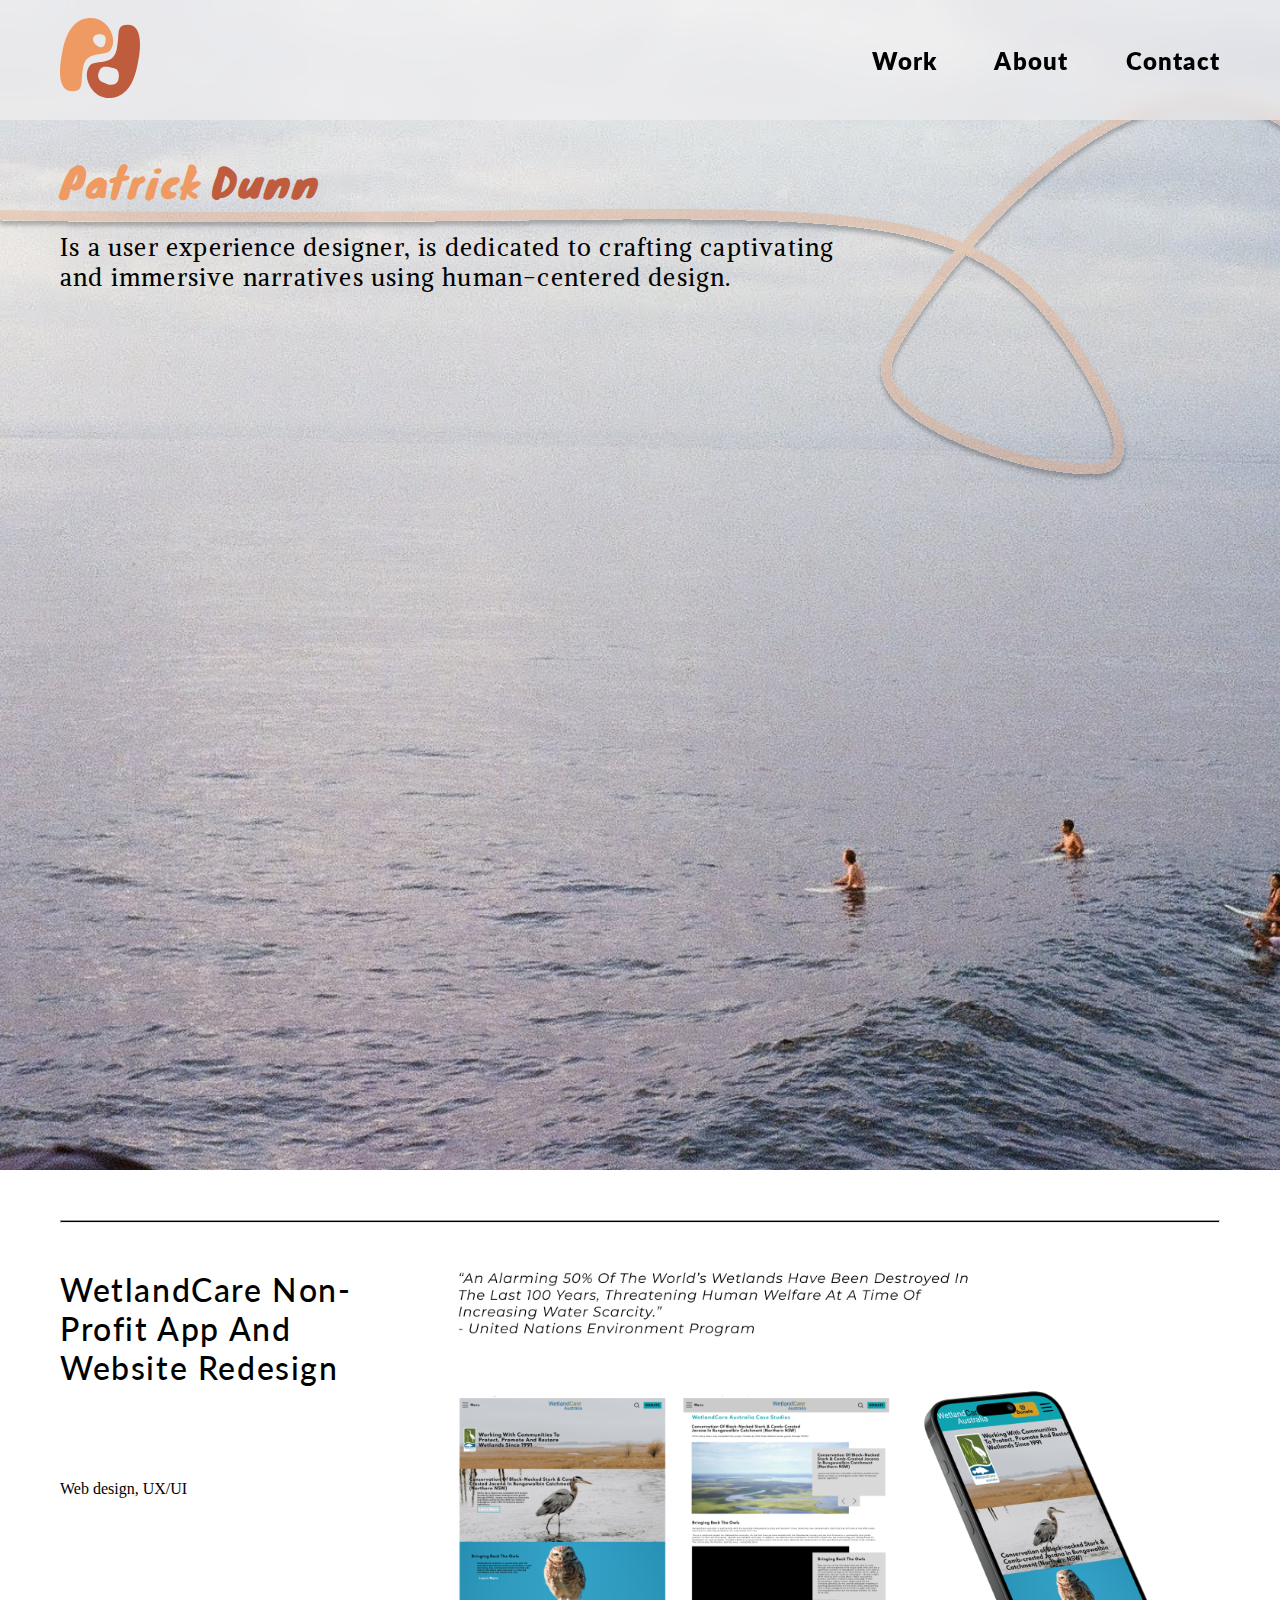
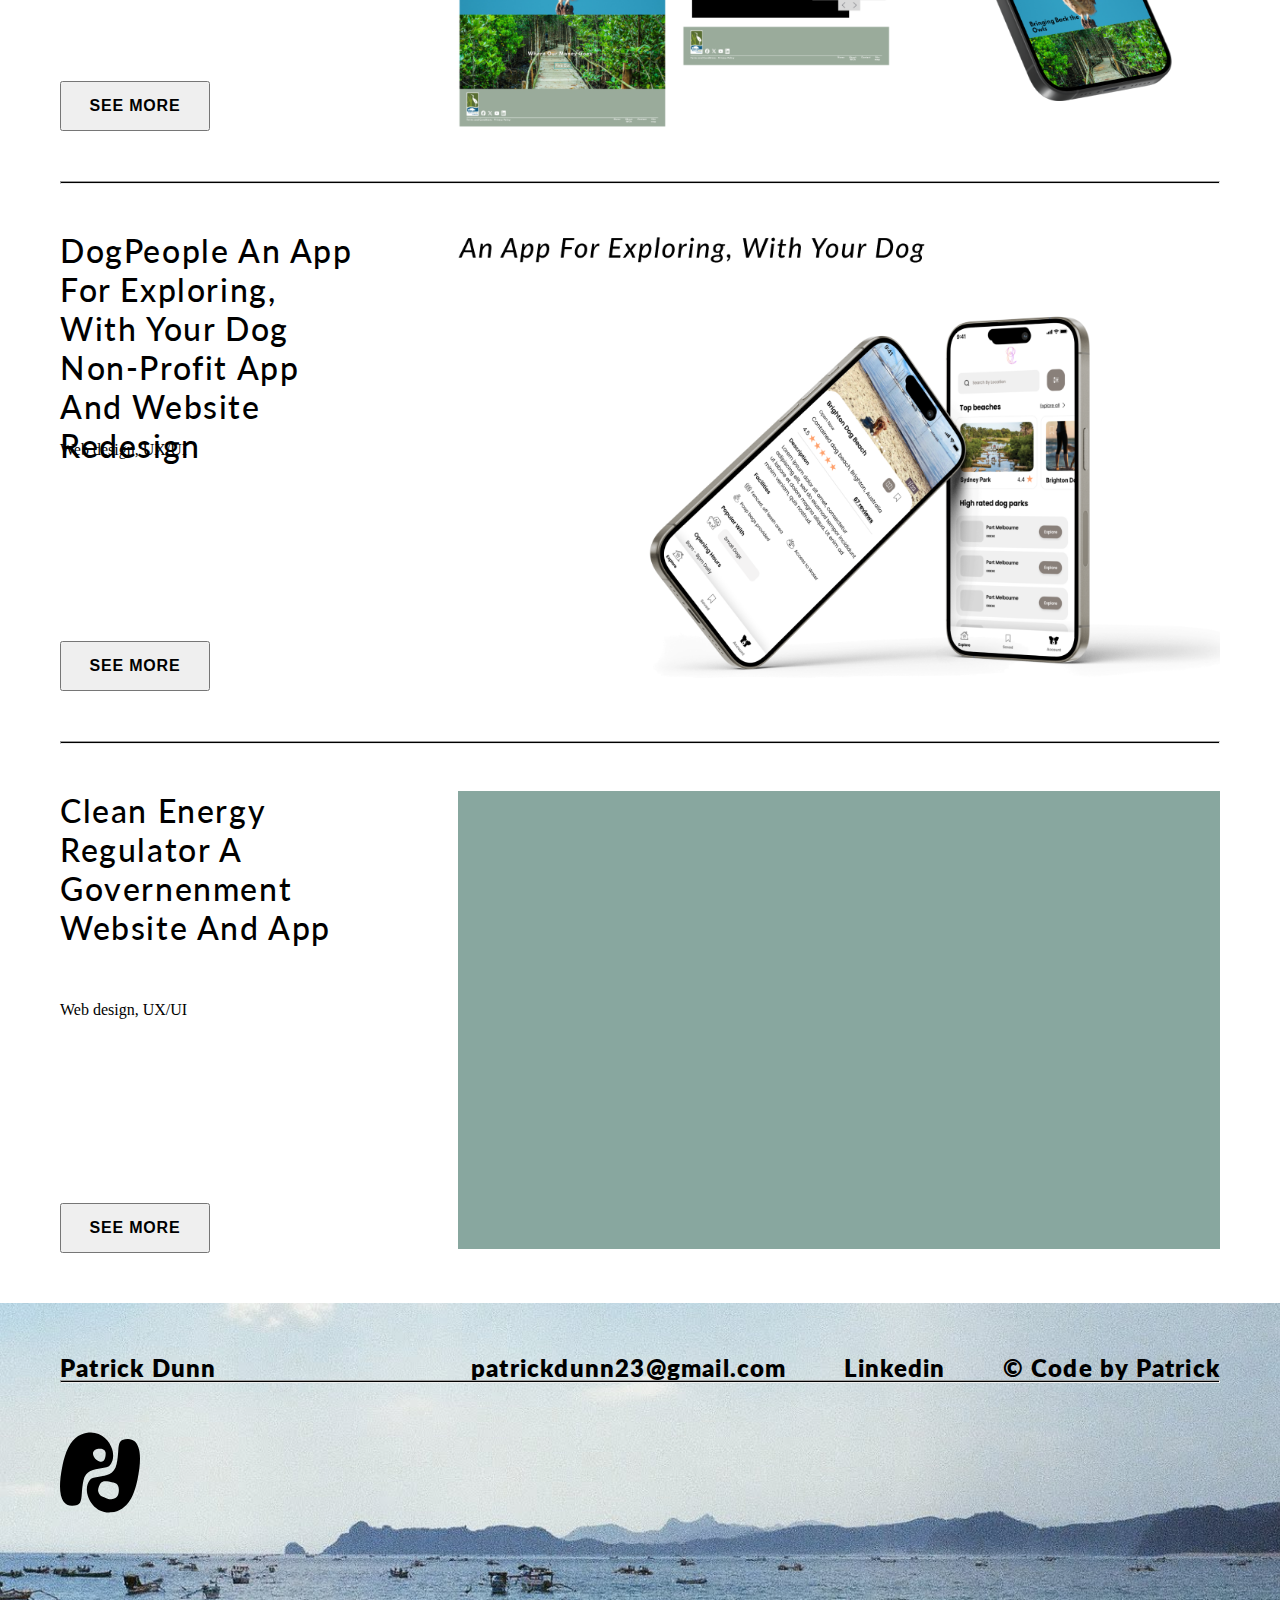
==== index.html @ 96b27e98 "Initial Upload" ====
<!DOCTYPE html>
<html>
    <head>
        <link rel="stylesheet" href="css/style.css">
        <title>
        </title>
        <meta name="viewport" content="width=device-width, initial-scale=1" />
    </head>
    <body>
    <div class="heroimg">
        
    <!--Header and Nav       -->
    <header>
     
        <div class="head">
            <ul class="headerContents">
                    <div class="headerSpacing">
                        <a href="index.html"><img src="images/New Logo.svg" alt=""></a>
                    </div>
                    <div >
                        <li class="navoptions"> <a href="work.html">work</a></li>
                        <li class="navoptions"><a href="about.html">About</a></li>
                        <li class="navoptions"><a href="contact.html">Contact</a></li>
                    </div>
                  
                </ul>            
            </div>
        </header>
        
        <!--Hero Image and words       -->
        <section >
            <div class="heroPadding">
            <h1>Patrick</h1> <h1 class="h1dark">Dunn</h1>
        </div>
        <div class="squiggle">
        <img src="images/Squiggle.svg" alt="">
        </div >
        <div class="hometext">
            <h2 >Is a user experience  designer, 
                is dedicated to crafting  captivating 
                and immersive narratives 
                using human-centered design.
            </h2>
        </div>
        
        </section>
    </div>
<!--WetlandCare section        -->
<hr class="hrcase">
<section class="WorkGrid">
        
        <div class="gridRows">
            <h4 class="caseTitle">WetlandCare
                non-profit app 
                and website 
                redesign
            </h4>

            <p class="skills">Web design, UX/UI</p>
            <div class="caseButton">
            <button class="button">See More</button>
            </div>
        </div>
        <div>
            <img src="images/wetlandhero.png" alt="" class="caseimage">
        </div>
    </section>

<!--Dog People section        -->
<hr class="hrcase">
<section class="WorkGrid ">
        
        <div class="gridRows ">
            <h4 class="caseTitle">DogPeople An App For Exploring, With Your Dog
                non-profit app 
                and website 
                redesign
            </h4>

            <p class="skills">Web design, UX/UI</p>
            <div class="caseButton">
            <button class="button">See More</button>
            </div>
        </div>
        <div>
            <img src="images/dogapphero.png" alt="" class="caseimage">
        </div>
    </section>

    <!--CER section        -->
<hr class="hrcase">
<section class="WorkGrid ">
        
        <div class="gridRows ">
            <h4 class="caseTitle">Clean Energy Regulator a Governenment Website and App
            </h4>

            <p class="skills">Web design, UX/UI</p>
            <div class="caseButton">
            <button class="button">See More</button>
            </div>
        </div>
        <div>
            <img src="images/Rectangle 115.png" alt="" class="caseimage">
        </div>
    </section>

             <!--Footer section        -->  
          <footer>
            <div class="homefooterBackground">
            <ul class="footername">
                    <div class="name">
                        <li>Patrick Dunn</li>
                    </div>
                    <div >
                        <li class="footerContact">patrickdunn23@gmail.com</li>
                        <li class="footerContact">Linkedin</li>
                        <li class="footerContact">© Code by Patrick </li>
                    </div>
                    <hr class="hrfooter">
                </ul>
            <ul > 
            </ul>
            <div class="footerlogo spinmMe ">
                <img class="spinMe" src="images/New Logo-Black.svg" alt="">
            </div>
        </footer>

        
    </body>
    <script src="js/index.js"></script>
</html>
---- css/style.css ----
@import url('https://fonts.googleapis.com/css2?family=Alike&family=Knewave&family=Lato:ital,wght@0,700;1,400&family=Lekton&display=swap');

* {
    margin: 0;
    padding: 0;
    box-sizing: border-box;
}
  /* Header Section................. */

  header{
    display: flex;
    top: 0;
    height: 120px !important;
    width: 100%;
    z-index: 1000;
    background: rgba(241, 240, 242, 0.60);
    backdrop-filter: blur(10px);
    position: fixed;
    }

  .headerContents{
    display: flex;
    vertical-align: top;  
    justify-content: space-between; 
    color: #000;
    font-family: 'Lato', sans-serif;
    font-size: 24px;
    font-style: normal;
    font-weight: 800;
    line-height: normal;
    letter-spacing: 1.2px;
    text-transform: capitalize;
    margin-left: 60px;
    margin-right: 60px;
    height:120px;
    align-items: center;
}
a{
       text-decoration: none;
       color: black;
        
}

.headerSpacing{
    align-items: center;
}
.headerSpacing :hover{
    animation: spin 0.5s infinite;
    animation-timing-function: linear;
}

.head{
    width: 100%;
}

.navoptions{
    padding-left: 50px;
  
}

.navoptions:hover{
    text-shadow:  0px 0px 7px #EF9A63; 
}

  /* Body Section................. */

body{
    margin: 0;
    padding: 0;
}

.button{
    color: black;
    font-size: 16px;
    font-family:Arial, Helvetica, sans-serif;
    font-weight: 800;
    text-transform: uppercase;
    letter-spacing: 0.8px;
    word-wrap: break-word;
    width: 150px;
    height: 50px;
    flex-shrink: 0;
}
/* Homepage ................. */
.heroimg{
    background-image: url(../images/homepagehero.jpg);
    background-size: cover;
    background-repeat: no-repeat;
    height: 130vh;
    margin-bottom: 50px;
   
}

.heroPadding{
    padding-top:  150px;
    margin-left: 60px;
    margin-right: 60px;
    display: flex;
}

h1{
    align-items: center;
    flex-shrink: 0;
    color: #EF9A63;
    font-family: 'Knewave', system-ui;
    font-size: 40px;
    font-style: normal;
    font-weight: 400;
    line-height: normal;
    letter-spacing: 2px;
    text-transform: capitalize;

}

.h1dark{
    color: #BF5C3D;
    padding-left: 10px;
}

h2{
    color: #000;
    font-family: 'Alike', serif;
    font-size: 24px;
    font-style: normal;
    font-weight: 400;
    line-height: normal;
    letter-spacing: 1.2px;
 
}
.hometext{
    max-width: 800px;
    margin-left: 60px;
    transform: translateY(-370px);
    align-items: center;
    flex-shrink: 0;
    margin-right: 60px;
}

.headerPadding{
    margin-top: 150px;
    margin-left: 60px;
    margin-right: 60px;
    margin-bottom: 100px;
}

.backgroundPadding{
    margin-left: 60px;
    margin-right: 60px;
    margin-bottom: 100px;
}
.squiggle{
    display: flex;
    width: 100%;
    transform: translateY(-120px);
}
/* About Page................. */
.hrabout{
    background-color: black;
    height: 3px;
    width: 100%; 
}

.flexContainer{
    display: flex; 
    justify-content: space-between;
}

.metext{
    color: black;
    font-family: 'Lato', sans-serif;
    font-size: 24px;
    font-style: normal;
    font-weight: 500;
    line-height: normal;
    letter-spacing: 1.6px;
    width: 30%;
}

  .flex_item {
    margin-top: 30px;
  }
  .profilePic{
    margin-left: 30px; 
    width: 70%;
    background-image: url(../images/A000453-R1-02-1A.jpg);
    background-position: center;
    background-size: cover;
    background-repeat: no-repeat;
    height: 70vh;
}

  .container{
    position: relative;
  }

  .backgroundText{
    color: #000;
    font-family: 'Lato', sans-serif;
    font-size: 18px;
    font-style: normal;
    font-weight: 400;
    line-height: normal;
    letter-spacing: 0.9px;
    margin-top: 30px;
   
  }

  .resumeSpacing{
    margin-left: 60px;
    margin-right: 60px;
    width: calc(100% - 120px);
    height: 200px;
}

/* Work Page................. */
.casestudy{
    width: cover;
    display: grid;
    grid-template-columns: 30% 70% ;
    padding: 2%;
}
.caseIntro{
    display: flex; 
    justify-content: space-between;
    margin-top: 150px;
    min-height: 65vh;
}

.hrcase{
    background-color: black;
    height: 3px;
    width: calc(100% - 120px);
    position: absolute;
    margin-left: 60px;
}

.WorkGrid{
    width: cover;
    display: grid;
    grid-template-columns: 30% 70% ;
    margin-left: 60px;
    margin-right: 60px;
    padding-top: 50px;
    margin-bottom: 50px;  
}

.gridRows{
    display: grid;
    grid-template-rows:  minmax(auto, 200px) auto 80px;
}

.caseimage{
   width: 100%;
   padding-left: 50px;
}

.skills{
  padding-top: 10px;

}

h4{
    color: #000;
    font-family: 'Lato', sans-serif;
    font-size: 32px;
    font-style: normal;
    font-weight: 500;
    line-height: normal;
    letter-spacing: 1.6px;
    text-transform: capitalize;
    padding-right: 50px;
}

.caseButton{
    display: flex;
    justify-content: flex-start;
    align-items: end;
}

  /* Footer Section................. */
 .name{
    margin-top: 50px;
    
 }
 .footerContact{
    margin-top: 50px;
    padding-left: 50px;
 }

 .hrfooter{
    background-color: black;
    height: 3px;
    width: calc(100% - 120px);
    position: absolute;
    bottom: 0;
   transform: translateY(-220px);
}

.footer {
    position: relative;
    min-height: 300px;
    z-index: 1;
    
}
footer {
    min-height: 300px; 
    
}
.footerBackground {

    background-image: url(../images/Mask\ group.png);
    background-repeat: no-repeat;
    background-size: cover;
    height: 300px; 

    position: relative;
    z-index: 1;

}

.homefooterBackground {

    background-image: url(../images/homepagerfooterimage.png);
    background-repeat: no-repeat;
    background-size: cover;
    height: 300px; 
    position: relative;
    z-index: 1;

}
.footerlogo{
    display: flex;
    justify-content: flex-start;
    margin-left: 60px;
    margin-top: 50px;
    width: 80px;
    position: absolute;
}

.footername{
    display: flex;
    vertical-align: top;  
    justify-content: space-between; 
    color: #000;
    font-family: 'Lato', sans-serif;
    font-size: 24px;
    font-style: normal;
    font-weight: 800;
    line-height: normal;
    letter-spacing: 1.2px;
    margin-left: 60px;
    margin-right: 60px;
}

ul li {
    display: inline-block;
    vertical-align: top;
}

.spinMe {
    animation: spin 2s infinite;
    animation-timing-function: linear;

  }
/* Contact Section................. */

.contactItems{
    display: flex;
    color: #000;
    font-family: 'Lato', sans-serif;
    font-size: 18px;
    font-style: normal;
    font-weight: 400;
    line-height: normal;
    letter-spacing: 0.9px;
    margin-top: 30px;
    padding-bottom: 3px;
}

.contactText{
    padding-left: 30px;
}




  /* Animations and media................. */
@keyframes spin {
    from {transform: rotate(180deg);
  
    }
    to {transform: rotate(-180deg);
  
    }}

 @media screen and (max-width:600px) {
    /* Flex changes................. */   
    .flexContainer{
            display: flex;
            flex-direction: column;
        }
        .metext{
            color: black;
            font-family: 'Lato', sans-serif;
            font-size: 24px;
            font-style: normal;
            font-weight: 500;
            line-height: normal;
            letter-spacing: 1.6px;
            width: 100%;
        }
        
        .profilePic{
            width: 100%;
            background-image: url(/images/A000453-R1-02-1A.jpg);
            background-position: center;
            background-size: cover;
            background-repeat: no-repeat;
            height: 40vh;
            margin-left: 0px;
        }
   
    /* Grid changes................. */
    .WorkGrid{
        width: cover;
        display: grid;
        grid-template-rows: 100% 100% 100% cover ;
        grid-template-columns: 1fr;
        margin-left: 60px;
        margin-right: 60px;
        padding-top: 50px;
        margin-bottom: 50px;  
    }
    .caseimage{
        width: 100%;
        padding-top: 30px;
        padding-left: 0px;
     }
}

.active{
    color: #EF9A63;
}
/* Resume overlay changes................. */

      *, *::after, *::before {
        box-sizing: border-box;
      }
      
      .modal {
        position: fixed;
        top: 30%;
        left: 50%;
        margin-top: 180px;
        height: 70%;
        transform: translate(-50%, -50%) scale(0);
        transition: 200ms ease-in-out;
        z-index: 10;
        width: 500px;
        max-width: 80%;
        display: flex;
        justify-content: space-between;
    
      }

       .resumeDownload{
        padding-left: 20px;
       }
      


      .modal.active {
        transform: translate(-50%, -50%) scale(1);
      }
      
      .modal-header {
        padding: 10px 15px;
        display: flex;
        justify-content: space-between;
        align-items: flex-start;
        align-items: center;
        border-bottom: 1px solid black;
      }
      
      .modal-header .title {
        font-size: 1.25rem;
        font-weight: bold;
      }
      
      .close-button {
        cursor: pointer;
        border: none;
        outline: none;
        background: none;
        font-size: 3.25rem;
        font-weight: bold;
        padding-left: 30px;
        align-items: baseline;
        align-self: flex-start;
    
      }
      
      .modal-body {
        padding: 10px 15px;
      }
      
      #overlay {
        position: fixed;
        opacity: 0;
        transition: 200ms ease-in-out;
        top: 0;
        left: 0;
        right: 0;
        bottom: 0;
        background-color: rgba(0, 0, 0, .5);
        backdrop-filter: blur(10px);
        pointer-events: none;
      }
      
      #overlay.active {
        opacity: 1;
        pointer-events: all;
      }
     
      .resume{
        width: 550px;
        height: auto;
      }
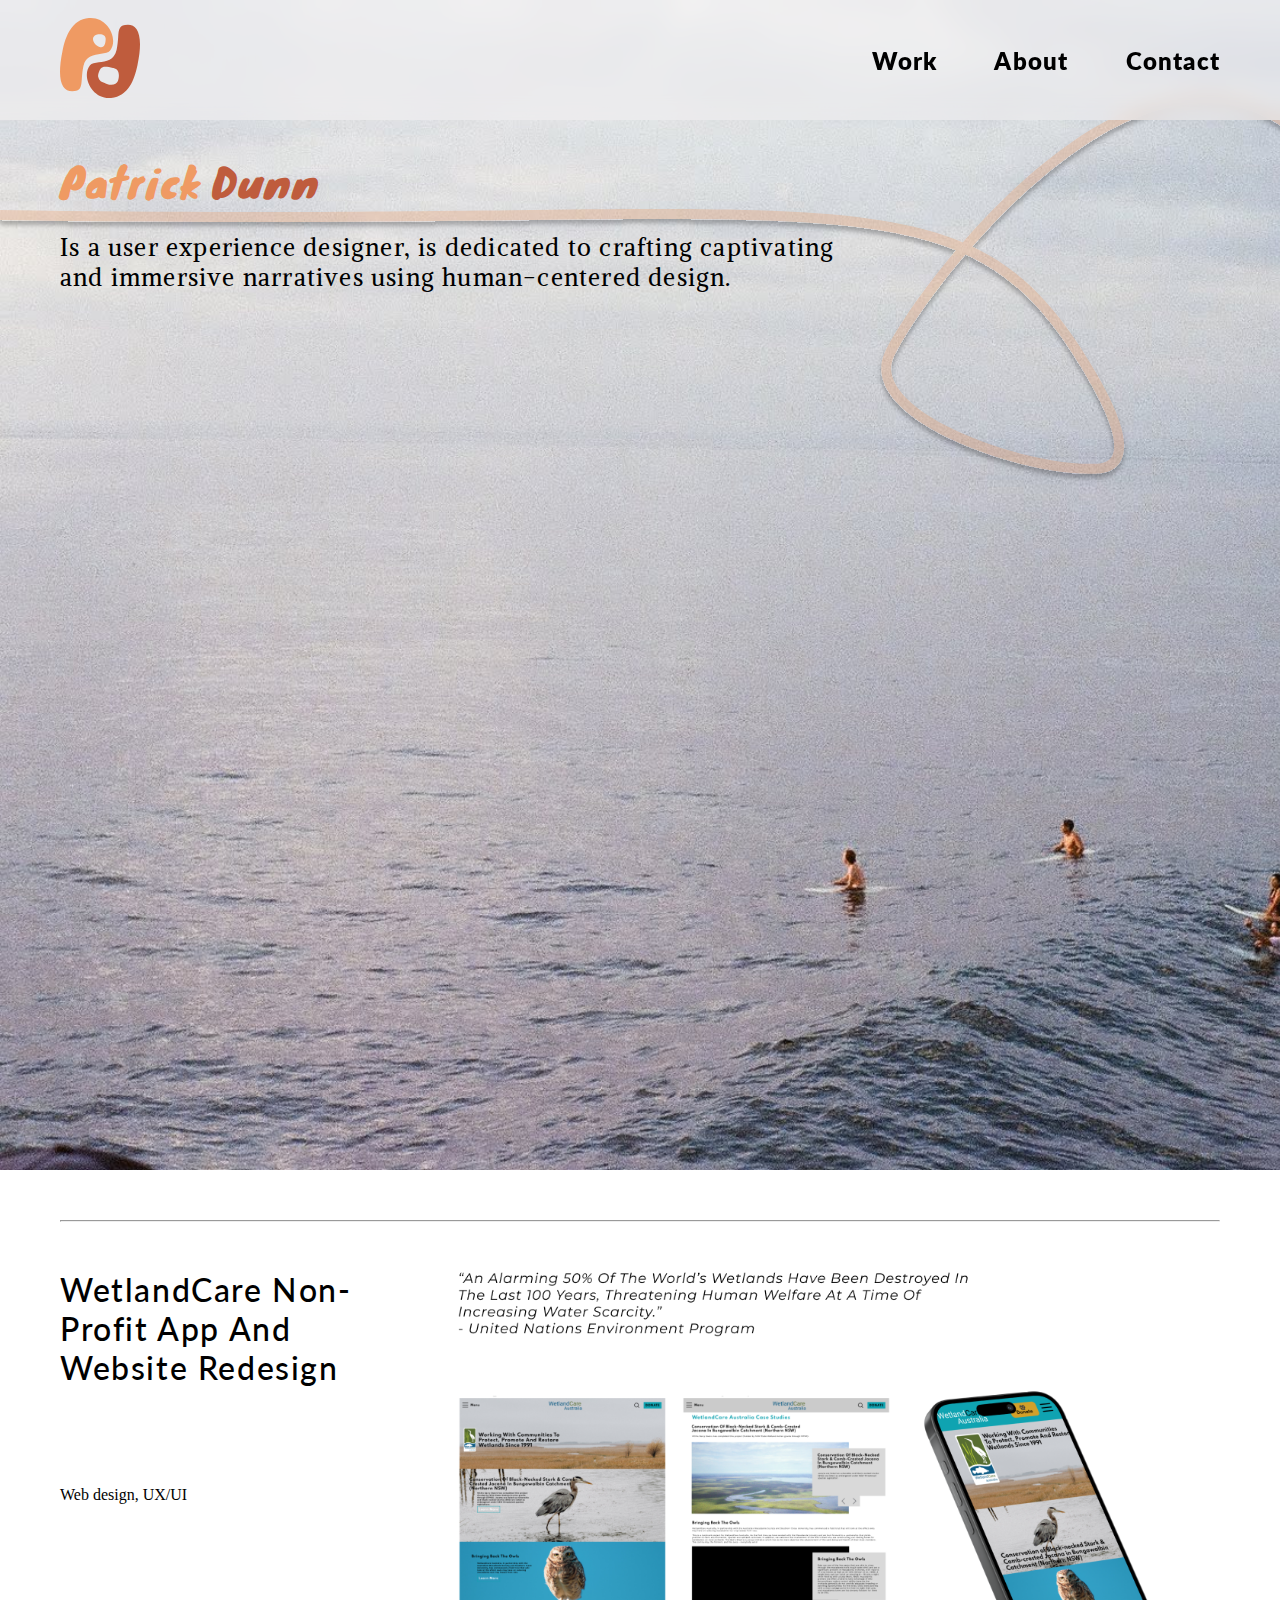
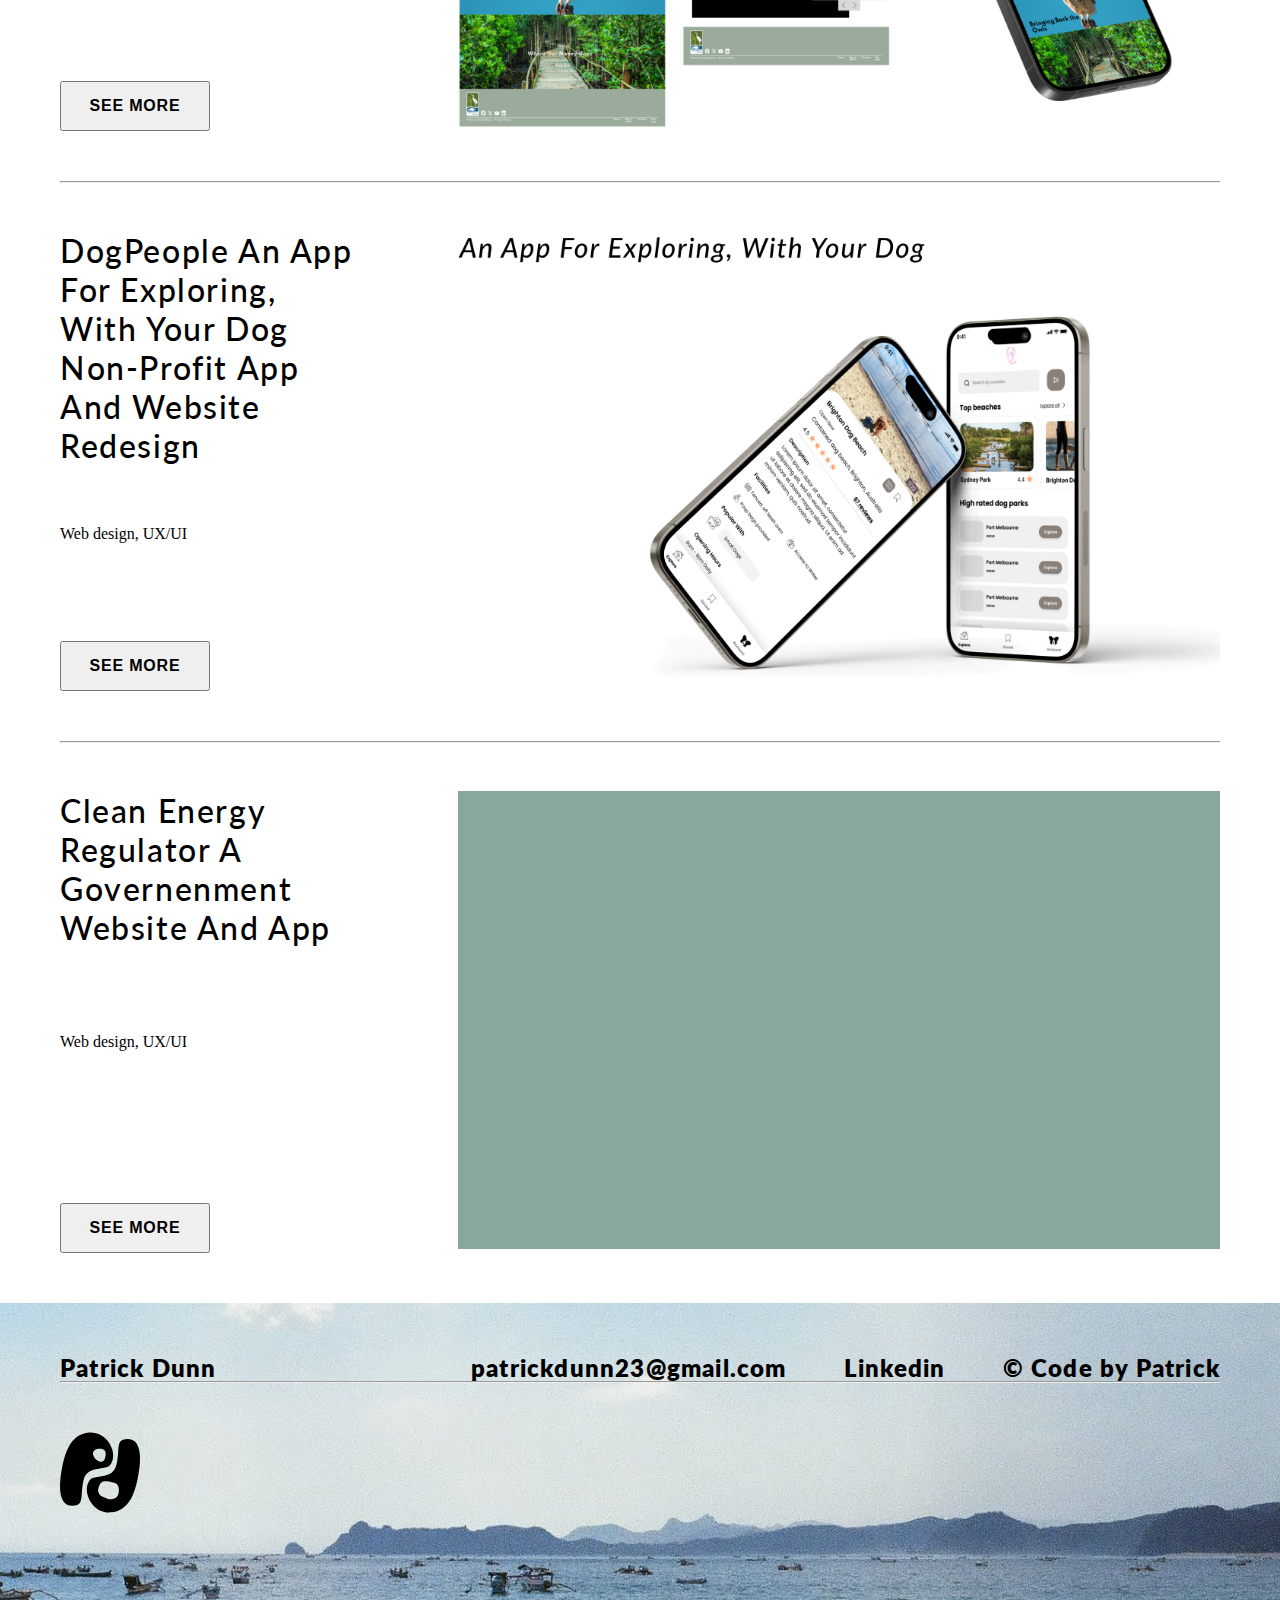
==== commit ae17cf9c: "second upload" ====
--- a/index.html
+++ b/index.html
@@ -61,9 +61,11 @@
             <button class="button">See More</button>
             </div>
         </div>
+
         <div>
             <img src="images/wetlandhero.png" alt="" class="caseimage">
         </div>
+        
     </section>
 
 <!--Dog People section        -->
--- a/css/style.css
+++ b/css/style.css
@@ -23,7 +23,7 @@
     display: flex;
     vertical-align: top;  
     justify-content: space-between; 
-    color: #000;
+    color: #000 !important;
     font-family: 'Lato', sans-serif;
     font-size: 24px;
     font-style: normal;
@@ -157,7 +157,7 @@
 /* About Page................. */
 .hrabout{
     background-color: black;
-    height: 3px;
+    height: 2px;
     width: 100%; 
 }
 
@@ -229,7 +229,7 @@
 
 .hrcase{
     background-color: black;
-    height: 3px;
+    height: 2px;
     width: calc(100% - 120px);
     position: absolute;
     margin-left: 60px;
@@ -247,7 +247,7 @@
 
 .gridRows{
     display: grid;
-    grid-template-rows:  minmax(auto, 200px) auto 80px;
+    grid-template-rows:  auto auto auto;
 }
 
 .caseimage{
@@ -290,7 +290,7 @@
 
  .hrfooter{
     background-color: black;
-    height: 3px;
+    height: 2px;
     width: calc(100% - 120px);
     position: absolute;
     bottom: 0;
@@ -442,6 +442,25 @@
 .active{
     color: #EF9A63;
 }
+
+
+@media screen and (max-width:1000px) {
+  /* Flex changes................. */   
+  h4{
+    color: #000;
+    font-family: 'Lato', sans-serif;
+    font-size: 26px;
+    font-style: normal;
+    font-weight: 500;
+    line-height: normal;
+    letter-spacing: 1.6px;
+    text-transform: capitalize;
+    padding-right: 50px;
+}
+      }
+
+
+
 /* Resume overlay changes................. */
 
       *, *::after, *::before {
@@ -526,4 +545,30 @@
       .resume{
         width: 550px;
         height: auto;
-      }+      }
+
+      /* Unit 20 Bootstrap................. */
+      .jumbotronMod{
+        margin-top: 150px;
+        margin-left: 60px;
+        margin-right: 60px;
+      }
+      .marginc{
+margin-left: 60px;
+margin-right: 60px;      }
+
+.caseAbout{
+  display: flex;
+  flex-direction: row;
+  justify-content: space-between;
+}
+
+.caseh{
+  width: 70%;
+  height: auto;
+}
+
+.cardBg{
+background-color:  #88A79F  !important;
+border: none !important;
+}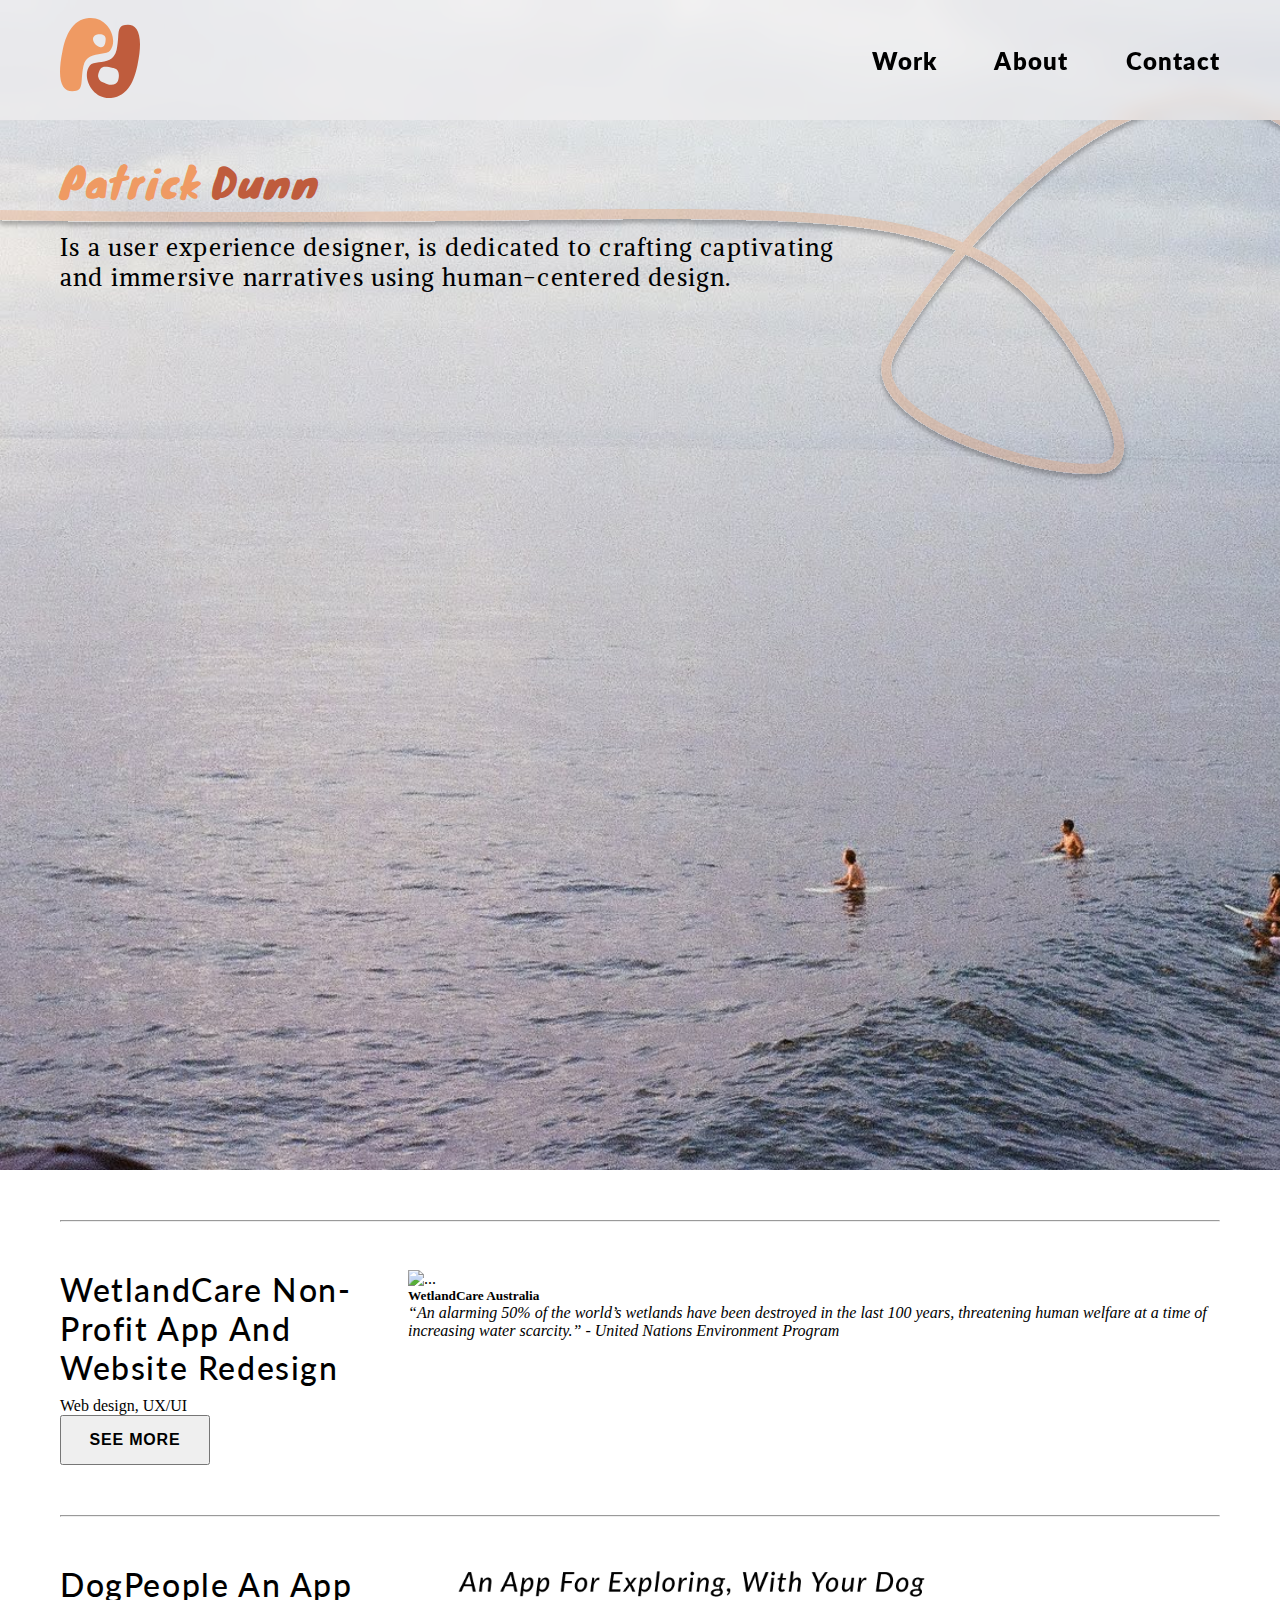
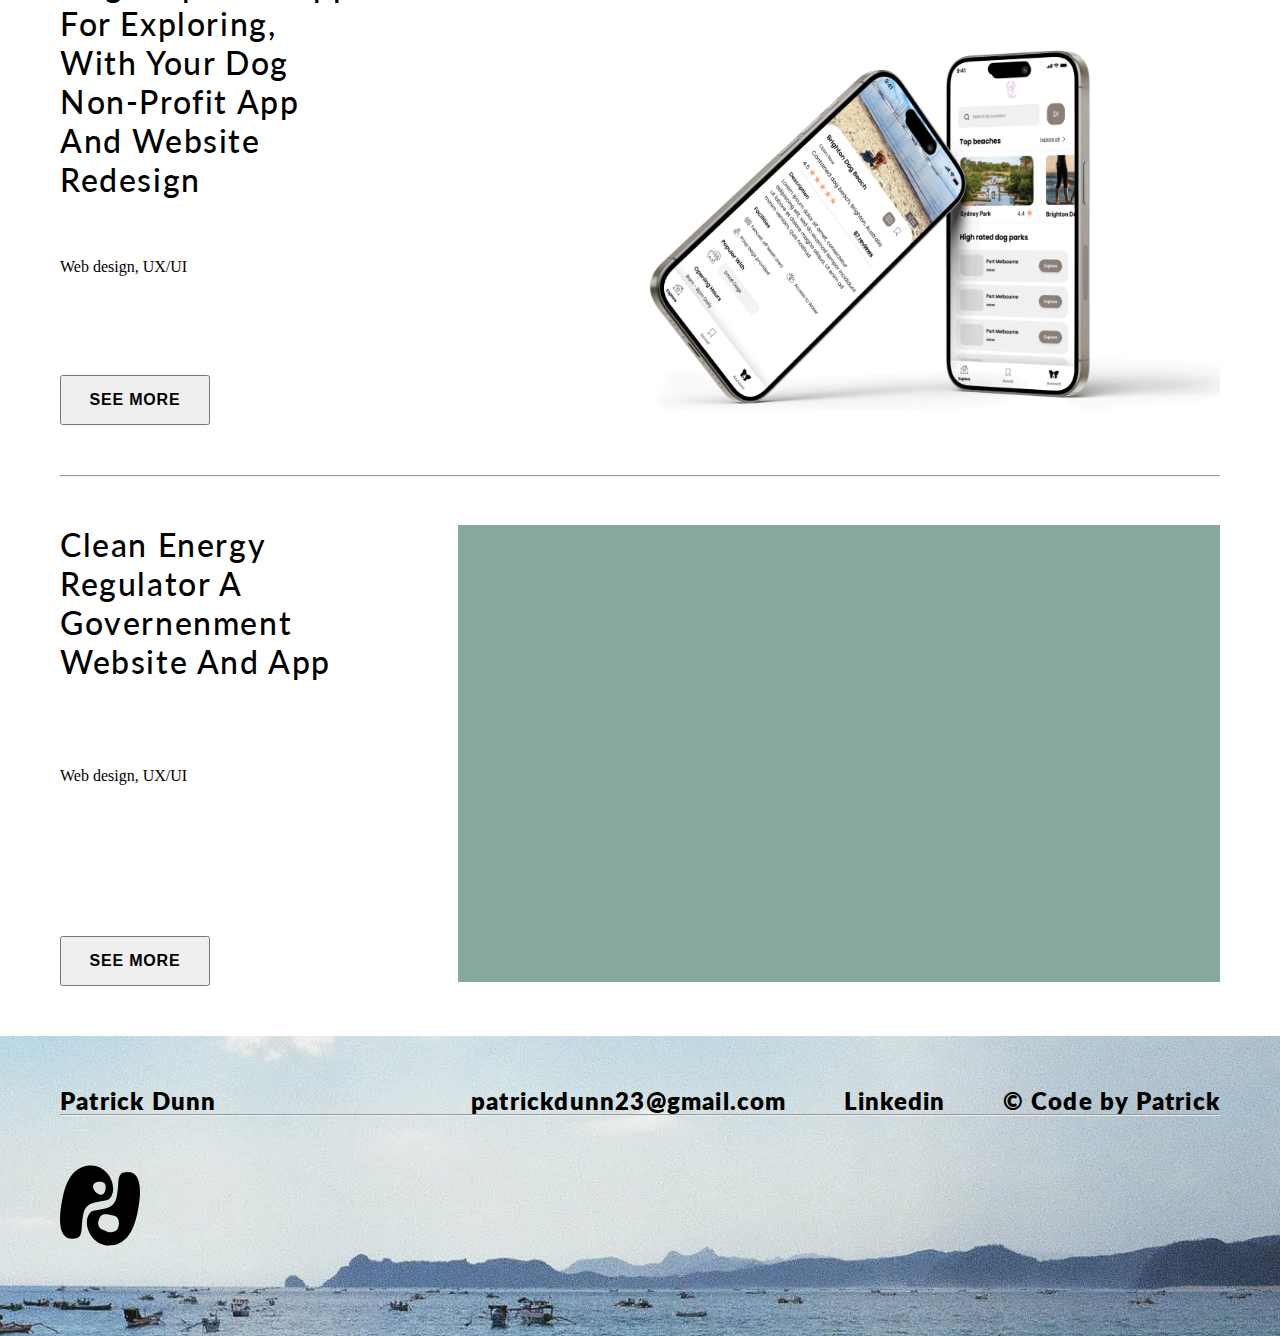
==== commit 8f1a6e89: "good" ====
--- a/index.html
+++ b/index.html
@@ -5,6 +5,14 @@
         <title>
         </title>
         <meta name="viewport" content="width=device-width, initial-scale=1" />
+    
+      <!-- Bootstrap CSS -->
+      <meta charset="utf-8">
+      <meta name="viewport" content="width=device-width, initial-scale=1">
+      <title>Bootstrap demo</title>
+      <link href="https://cdn.jsdelivr.net/npm/bootstrap@5.3.2/dist/css/bootstrap.min.css" rel="stylesheet" integrity="sha384-T3c6CoIi6uLrA9TneNEoa7RxnatzjcDSCmG1MXxSR1GAsXEV/Dwwykc2MPK8M2HN" crossorigin="anonymous">
+    
+    
     </head>
     <body>
     <div class="heroimg">
@@ -63,7 +71,16 @@
         </div>
 
         <div>
-            <img src="images/wetlandhero.png" alt="" class="caseimage">
+            <div class="card  text-black">
+                <img src="images/Wetland Hero Image.png" class="card-img" alt="...">
+                <div class="card-img-overlay">
+                  <h5 class="card-title">WetlandCare Australia</h5>
+                  <p class="card-text"> <span class="italic"> “An alarming 50% of the world’s wetlands have been destroyed in the last 100 years, threatening human welfare at a time of increasing water scarcity.”
+                    - United Nations Environment Program </span>
+                    </p>
+                 
+                </div>
+              </div>
         </div>
         
     </section>
--- a/css/style.css
+++ b/css/style.css
@@ -35,10 +35,10 @@
     margin-right: 60px;
     height:120px;
     align-items: center;
-}
+   }
 a{
-       text-decoration: none;
-       color: black;
+       text-decoration: none !important;
+       color: black !important;
         
 }
 
@@ -56,6 +56,7 @@
 
 .navoptions{
     padding-left: 50px;
+   
   
 }
 
@@ -164,6 +165,8 @@
 .flexContainer{
     display: flex; 
     justify-content: space-between;
+    
+    
 }
 
 .metext{
@@ -247,7 +250,7 @@
 
 .gridRows{
     display: grid;
-    grid-template-rows:  auto auto auto;
+    grid-template-rows: auto auto auto  ;
 }
 
 .caseimage{
@@ -382,11 +385,165 @@
     padding-left: 30px;
 }
 
+.whaleImage{
+max-width: 70%;
+padding-top: 20px;
+}
+.whalediv{
+
+  display: flex;
+  justify-content: end;
+}
+
+
+
+
+      .active{
+        color: #EF9A63;
+    }
+/* Resume overlay changes................. */
+
+      *, *::after, *::before {
+        box-sizing: border-box;
+      }
+      
+      .modal {
+        position: fixed;
+        top: 30%;
+        left: 50%;
+        margin-top: 180px;
+        height: 70%;
+        transform: translate(-50%, -50%) scale(0);
+        transition: 200ms ease-in-out;
+        z-index: 10;
+        width: 500px;
+        max-width: 80%;
+        display: flex;
+        justify-content: space-between;
+    
+      }
+
+       .resumeDownload{
+        padding-left: 20px;
+       }
+      
+
+
+      .modal.active {
+        transform: translate(-50%, -50%) scale(1);
+      }
+      
+      .modal-header {
+        padding: 10px 15px;
+        display: flex;
+        justify-content: space-between;
+        align-items: flex-start;
+        align-items: center;
+        border-bottom: 1px solid black;
+      }
+      
+      .modal-header .title {
+        font-size: 1.25rem;
+        font-weight: bold;
+      }
+      
+      .close-button {
+        cursor: pointer;
+        border: none;
+        outline: none;
+        background: none;
+        font-size: 3.25rem;
+        font-weight: bold;
+        padding-left: 30px;
+        align-items: baseline;
+        align-self: flex-start;
+    
+      }
+      
+      .modal-body {
+        padding: 10px 15px;
+      }
+      
+      #overlay {
+        position: fixed;
+        opacity: 0;
+        transition: 200ms ease-in-out;
+        top: 0;
+        left: 0;
+        right: 0;
+        bottom: 0;
+        background-color: rgba(0, 0, 0, .5);
+        backdrop-filter: blur(10px);
+        pointer-events: none;
+      }
+      
+      #overlay.active {
+        opacity: 1;
+        pointer-events: all;
+      }
+     
+      .resume{
+        width: 550px;
+        height: auto;
+      }
+
+      /* Unit 20 Bootstrap................. */
+      .caseHead{
+        margin-top: 150px;
+        margin-left: 60px;
+        margin-right: 60px;
+      }
+
+
+
+
+
+      .marginc{
+margin-left: 60px;
+margin-right: 60px;      }
+
+.caseAbout{
+  display: flex;
+  flex-direction: row;
+  justify-content: space-between;
+}
+
+.caseh{
+  width: 70%;
+  height: auto;
+}
+
+.cardBg{
+background-color:  #88A79F  !important;
+
+}
+.cardPadd{
+  padding-right: 50px;
+ 
+}
+
+
+.projectInfo{
+  color: #000;
+  font-family:  'Lato', sans-serif;
+  font-size: 24px;
+  font-style: normal;
+  font-weight: 500;
+  line-height: normal;
+  padding-bottom: 200px;}
+
+
+
+
+
+
+
+
 
 
 
   /* Animations and media................. */
-@keyframes spin {
+  @keyframes spin {
     from {transform: rotate(180deg);
   
     }
@@ -437,11 +594,14 @@
         padding-top: 30px;
         padding-left: 0px;
      }
-}
-
-.active{
-    color: #EF9A63;
-}
+     .cardPadd{
+      padding-right: 0px;
+    }
+
+    
+}
+
+
 
 
 @media screen and (max-width:1000px) {
@@ -459,116 +619,28 @@
 }
       }
 
-
-
-/* Resume overlay changes................. */
-
-      *, *::after, *::before {
-        box-sizing: border-box;
-      }
-      
-      .modal {
-        position: fixed;
-        top: 30%;
-        left: 50%;
-        margin-top: 180px;
-        height: 70%;
-        transform: translate(-50%, -50%) scale(0);
-        transition: 200ms ease-in-out;
-        z-index: 10;
-        width: 500px;
-        max-width: 80%;
-        display: flex;
-        justify-content: space-between;
-    
-      }
-
-       .resumeDownload{
-        padding-left: 20px;
-       }
-      
-
-
-      .modal.active {
-        transform: translate(-50%, -50%) scale(1);
-      }
-      
-      .modal-header {
-        padding: 10px 15px;
-        display: flex;
-        justify-content: space-between;
-        align-items: flex-start;
-        align-items: center;
-        border-bottom: 1px solid black;
-      }
-      
-      .modal-header .title {
-        font-size: 1.25rem;
-        font-weight: bold;
-      }
-      
-      .close-button {
-        cursor: pointer;
-        border: none;
-        outline: none;
-        background: none;
-        font-size: 3.25rem;
-        font-weight: bold;
-        padding-left: 30px;
-        align-items: baseline;
-        align-self: flex-start;
-    
-      }
-      
-      .modal-body {
-        padding: 10px 15px;
-      }
-      
-      #overlay {
-        position: fixed;
-        opacity: 0;
-        transition: 200ms ease-in-out;
-        top: 0;
-        left: 0;
-        right: 0;
-        bottom: 0;
-        background-color: rgba(0, 0, 0, .5);
-        backdrop-filter: blur(10px);
-        pointer-events: none;
-      }
-      
-      #overlay.active {
-        opacity: 1;
-        pointer-events: all;
-      }
-     
-      .resume{
-        width: 550px;
-        height: auto;
-      }
-
-      /* Unit 20 Bootstrap................. */
-      .jumbotronMod{
-        margin-top: 150px;
-        margin-left: 60px;
-        margin-right: 60px;
-      }
-      .marginc{
-margin-left: 60px;
-margin-right: 60px;      }
-
-.caseAbout{
-  display: flex;
-  flex-direction: row;
-  justify-content: space-between;
-}
-
-.caseh{
-  width: 70%;
-  height: auto;
-}
-
-.cardBg{
-background-color:  #88A79F  !important;
-border: none !important;
-}+      h3{
+        color: black;
+
+font-family: 'Lato', sans-serif;
+font-size: 65px !important;
+font-style: normal;
+font-weight: 500 !important;
+line-height: normal !important;
+letter-spacing: 1.8px;
+text-transform: capitalize;
+      }
+
+      .wetlandFooterBackground {
+
+        background-image: url(../images/Wetland-footer.png);
+        background-repeat: no-repeat;
+        background-size: cover;
+        height: 300px; 
+        position: relative;
+        z-index: 1;
+
+      }
+      .italic{
+        font-style: italic;
+      }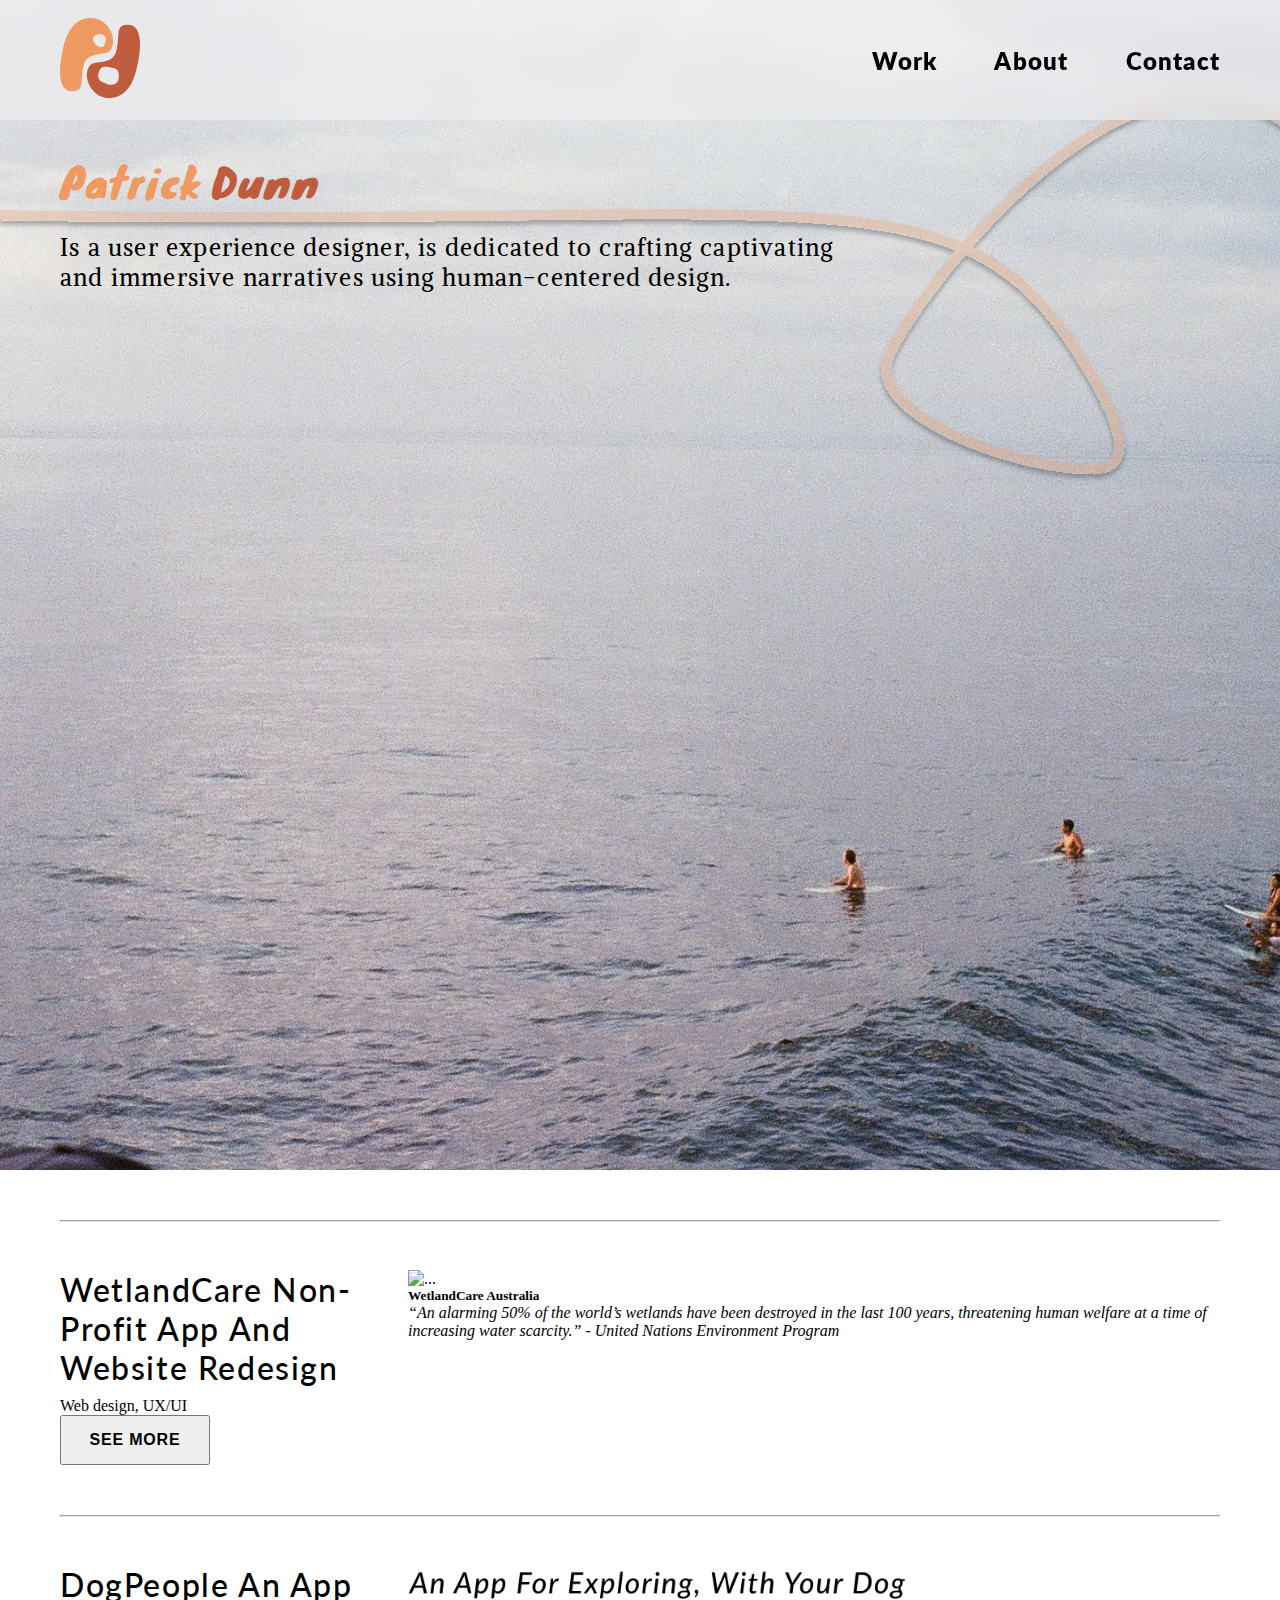
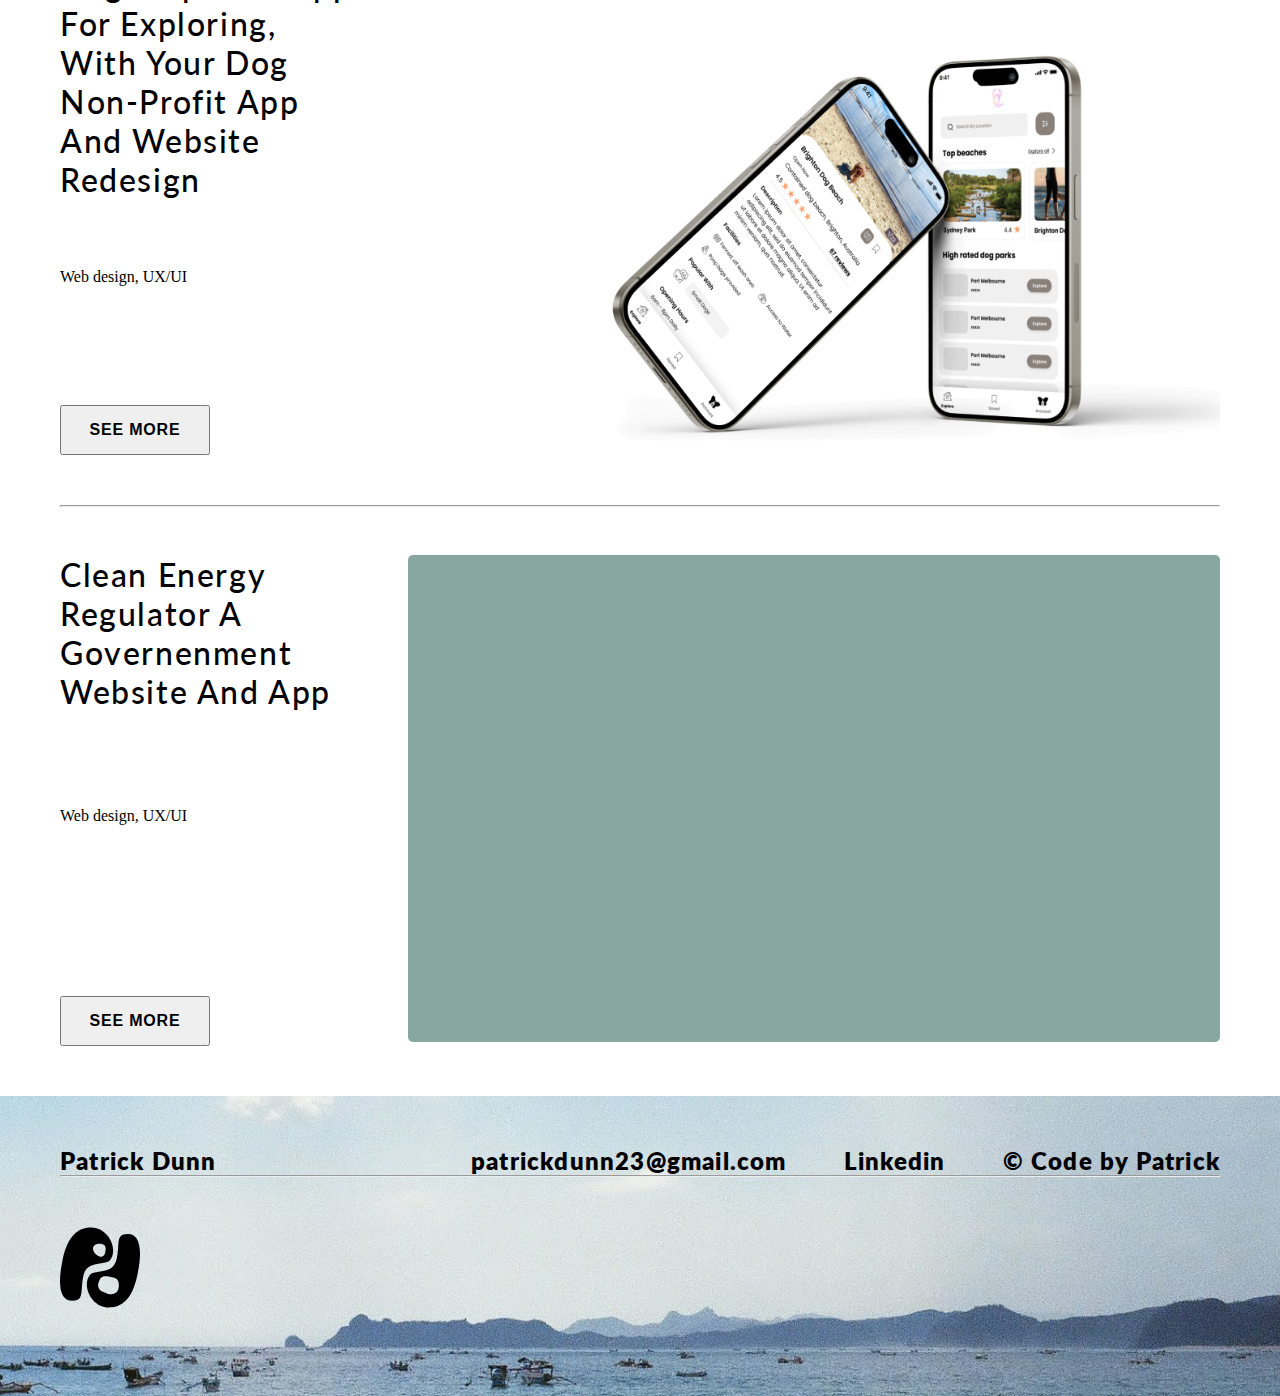
==== commit ded3fa47: "." ====
--- a/index.html
+++ b/index.html
@@ -7,10 +7,10 @@
         <meta name="viewport" content="width=device-width, initial-scale=1" />
     
       <!-- Bootstrap CSS -->
-      <meta charset="utf-8">
-      <meta name="viewport" content="width=device-width, initial-scale=1">
-      <title>Bootstrap demo</title>
-      <link href="https://cdn.jsdelivr.net/npm/bootstrap@5.3.2/dist/css/bootstrap.min.css" rel="stylesheet" integrity="sha384-T3c6CoIi6uLrA9TneNEoa7RxnatzjcDSCmG1MXxSR1GAsXEV/Dwwykc2MPK8M2HN" crossorigin="anonymous">
+    <meta charset="utf-8">
+    <meta name="viewport" content="width=device-width, initial-scale=1">
+    <title>Bootstrap demo</title>
+    <link href="https://cdn.jsdelivr.net/npm/bootstrap@5.3.2/dist/css/bootstrap.min.css" rel="stylesheet" integrity="sha384-T3c6CoIi6uLrA9TneNEoa7RxnatzjcDSCmG1MXxSR1GAsXEV/Dwwykc2MPK8M2HN" crossorigin="anonymous">
     
     
     </head>
@@ -65,22 +65,25 @@
             </h4>
 
             <p class="skills">Web design, UX/UI</p>
-            <div class="caseButton">
-            <button class="button">See More</button>
+            <a href="wetlandcare.html" class="caseButton">
+                <button class="button">See More</button>
+            </a>
             </div>
         </div>
 
         <div>
             <div class="card  text-black">
-                <img src="images/Wetland Hero Image.png" class="card-img" alt="...">
+                <a href="wetlandcare.html">
+                <img   src="images/Wetland Hero Image.png"  class="card-img" alt="..."> 
+           
                 <div class="card-img-overlay">
                   <h5 class="card-title">WetlandCare Australia</h5>
                   <p class="card-text"> <span class="italic"> “An alarming 50% of the world’s wetlands have been destroyed in the last 100 years, threatening human welfare at a time of increasing water scarcity.”
                     - United Nations Environment Program </span>
                     </p>
-                 
                 </div>
-              </div>
+            </a>
+            </div>
         </div>
         
     </section>
@@ -127,25 +130,22 @@
              <!--Footer section        -->  
           <footer>
             <div class="homefooterBackground">
-            <ul class="footername">
+            <div class="footername">
                     <div class="name">
-                        <li>Patrick Dunn</li>
+                        Patrick Dunn
                     </div>
-                    <div >
+                    <ul>
                         <li class="footerContact">patrickdunn23@gmail.com</li>
                         <li class="footerContact">Linkedin</li>
                         <li class="footerContact">© Code by Patrick </li>
-                    </div>
-                    <hr class="hrfooter">
-                </ul>
-            <ul > 
-            </ul>
+                    </ul> 
+                </div>
+                <hr class="hrfooter">
             <div class="footerlogo spinmMe ">
                 <img class="spinMe" src="images/New Logo-Black.svg" alt="">
             </div>
         </footer>
 
-        
     </body>
     <script src="js/index.js"></script>
 </html>--- a/css/style.css
+++ b/css/style.css
@@ -255,7 +255,8 @@
 
 .caseimage{
    width: 100%;
-   padding-left: 50px;
+   padding-left: 0px;
+   border-radius: 5px;
 }
 
 .skills{
@@ -295,9 +296,10 @@
     background-color: black;
     height: 2px;
     width: calc(100% - 120px);
-    position: absolute;
     bottom: 0;
-   transform: translateY(-220px);
+    margin-left: 60px;
+    
+   
 }
 
 .footer {
@@ -495,9 +497,6 @@
       }
 
 
-
-
-
       .marginc{
 margin-left: 60px;
 margin-right: 60px;      }
@@ -514,7 +513,7 @@
 }
 
 .cardBg{
-background-color:  #88A79F  !important;
+background-color:  #A5C6BD  !important;
 
 }
 .cardPadd{
@@ -590,9 +589,11 @@
         margin-bottom: 50px;  
     }
     .caseimage{
-        width: 100%;
-        padding-top: 30px;
         padding-left: 0px;
+        border-radius: 5px;
+        
+        
+       
      }
      .cardPadd{
       padding-right: 0px;
